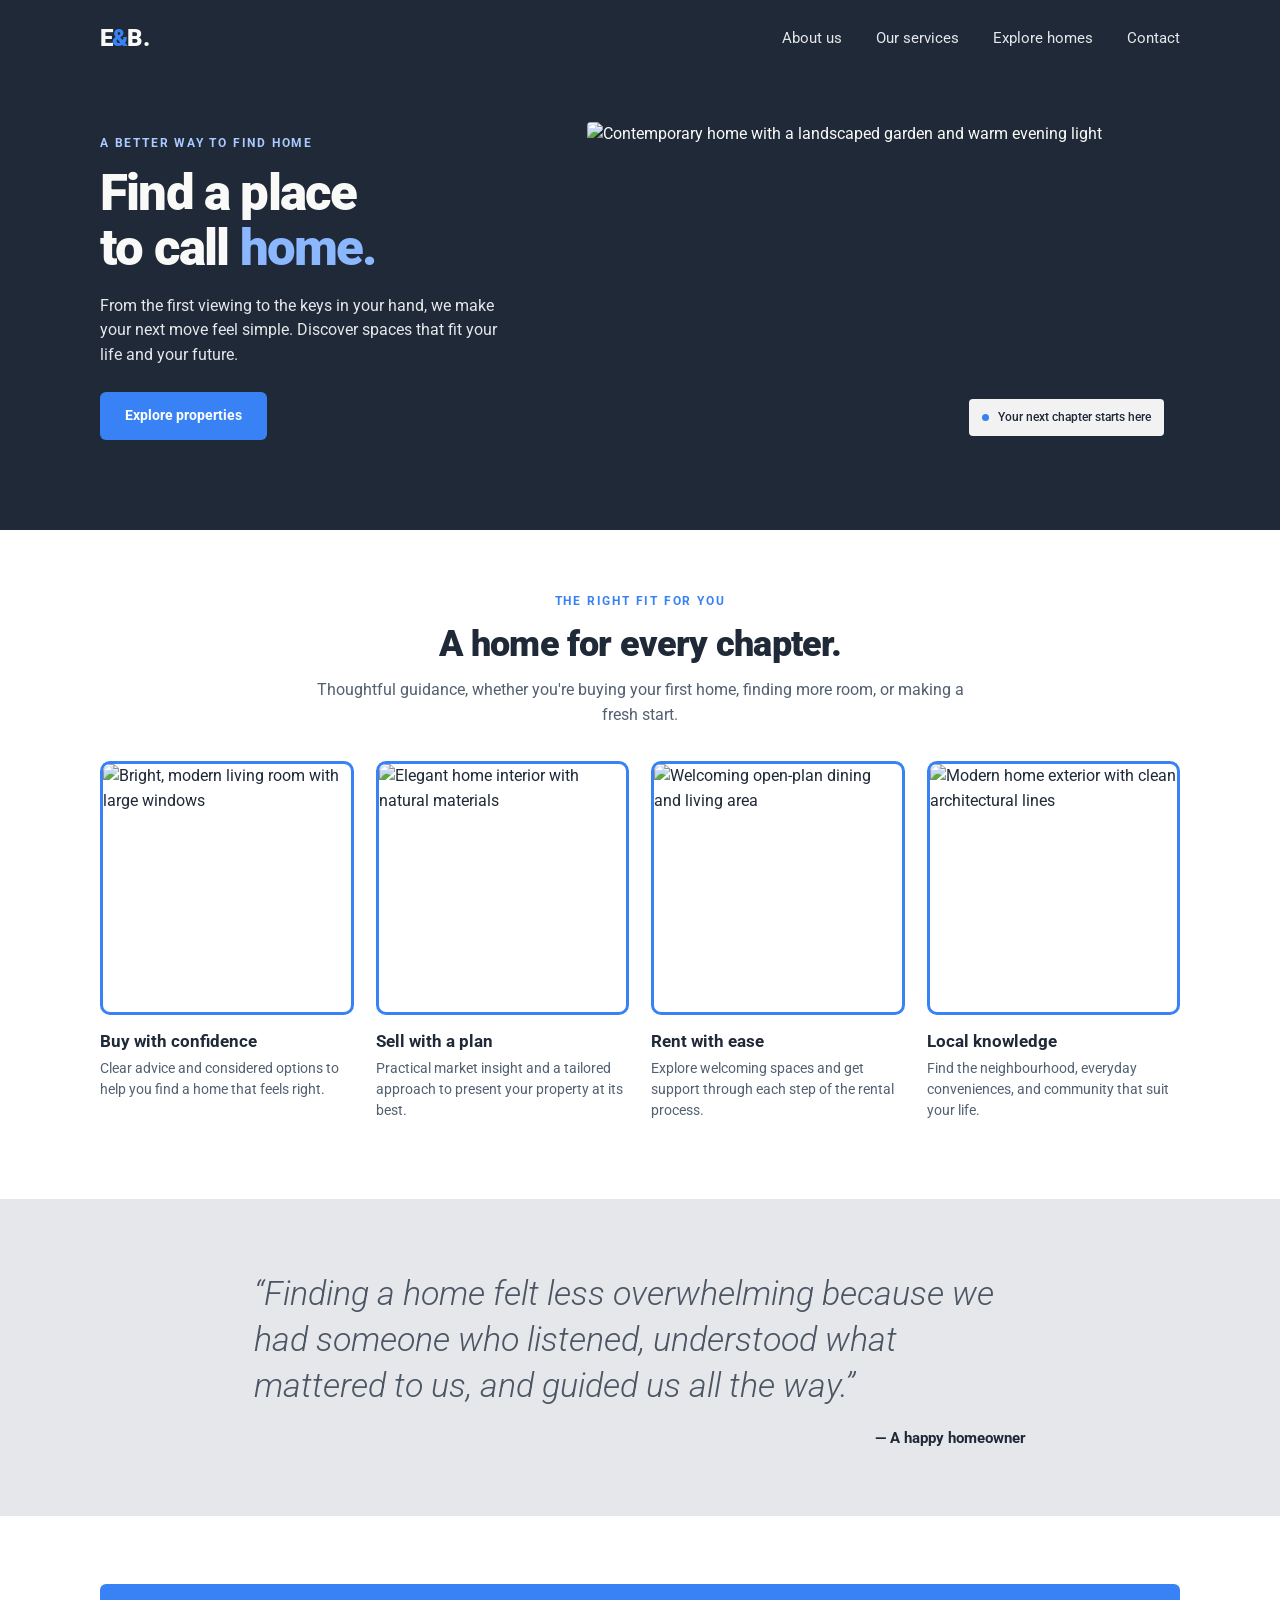
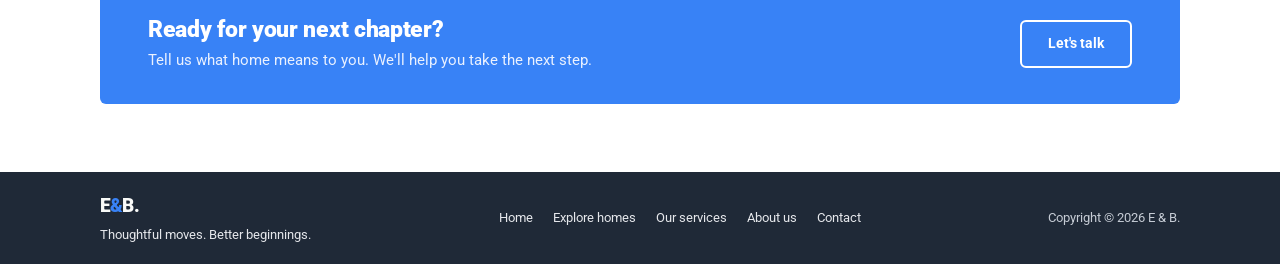
==== index.html @ 07d4c6bb "Landing page and Explore page. Landing Page as suggested and an additional explore page" ====
<!doctype html>
<html lang="en">
<head>
  <meta charset="utf-8">
  <meta name="viewport" content="width=device-width, initial-scale=1">
  <meta name="description" content="Find a place to call home with E & B. Real estate guidance for buying, selling, and renting.">
  <title>E &amp; B. | Find your place</title>
  <link rel="preconnect" href="https://fonts.googleapis.com">
  <link rel="preconnect" href="https://fonts.gstatic.com" crossorigin>
  <link href="https://fonts.googleapis.com/css2?family=Roboto:wght@300;400;500;700;900&display=swap" rel="stylesheet">
  <link rel="stylesheet" href="style.css">
</head>
<body>
  <header class="site-header">
    <div class="header-inner container">
      <a class="brand" href="#home" aria-label="E & B home">E<span>&amp;</span>B.</a>
      <input class="menu-toggle" type="checkbox" id="menu-toggle" aria-label="Toggle navigation">
      <label class="menu-button" for="menu-toggle" aria-label="Open or close navigation menu">
        <span></span><span></span><span></span>
      </label>
      <nav class="site-nav" aria-label="Main navigation">
        <a href="#about" >About us</a>
        <a href="#services" >Our services</a>
        <a href="explore.html">Explore homes</a>
        <a href="#contact" >Contact</a>
        
      </nav>
    </div>
    <section class="hero container" id="home" aria-labelledby="hero-title">
      <div class="hero-copy">
        <p class="eyebrow">A better way to find home</p>
        <h1 id="hero-title">Find a place<br>to call <span>home.</span></h1>
        <p class="hero-description">From the first viewing to the keys in your hand, we make your next move feel simple. Discover spaces that fit your life and your future.</p>
        <a class="button button-primary" href="explore.html">Explore properties</a>
      </div>
      <div class="hero-image-wrap">
        <picture>
          <source media="(max-width: 600px)" srcset="https://images.unsplash.com/photo-1600585154340-be6161a56a0c?auto=format&fit=crop&w=720&q=80">
          <source media="(min-width: 601px)" srcset="https://images.unsplash.com/photo-1600585154340-be6161a56a0c?auto=format&fit=crop&w=1400&q=85">
          <img class="hero-image" src="https://images.unsplash.com/photo-1600585154340-be6161a56a0c?auto=format&fit=crop&w=1400&q=85" alt="Contemporary home with a landscaped garden and warm evening light" fetchpriority="high">
        </picture>
        <div class="image-caption"><span class="caption-dot"></span> Your next chapter starts here</div>
      </div>
    </section>
  </header>

  <main>
    <section class="homes-section section-pad" id="homes" aria-labelledby="homes-title">
      <div class="container">
        <div class="section-heading">
          <p class="eyebrow eyebrow-blue">The right fit for you</p>
          <h2 id="homes-title">A home for every chapter.</h2>
          <p>Thoughtful guidance, whether you're buying your first home, finding more room, or making a fresh start.</p>
        </div>
        <div class="feature-list" id="services">
          <article class="feature-card">
            <div class="feature-image-frame">
              <img src="https://images.unsplash.com/photo-1600607687939-ce8a6c25118c?auto=format&fit=crop&w=700&q=80" alt="Bright, modern living room with large windows" loading="lazy">
            </div>
            <h3>Buy with confidence</h3>
            <p>Clear advice and considered options to help you find a home that feels right.</p>
          </article>
          <article class="feature-card">
            <div class="feature-image-frame">
              <img src="https://images.unsplash.com/photo-1600566753086-00f18fb6b3ea?auto=format&fit=crop&w=700&q=80" alt="Elegant home interior with natural materials" loading="lazy">
            </div>
            <h3>Sell with a plan</h3>
            <p>Practical market insight and a tailored approach to present your property at its best.</p>
          </article>
          <article class="feature-card">
            <div class="feature-image-frame">
              <img src="https://images.unsplash.com/photo-1600607687920-4e2a09cf159d?auto=format&fit=crop&w=700&q=80" alt="Welcoming open-plan dining and living area" loading="lazy">
            </div>
            <h3>Rent with ease</h3>
            <p>Explore welcoming spaces and get support through each step of the rental process.</p>
          </article>
          <article class="feature-card">
            <div class="feature-image-frame">
              <img src="https://images.unsplash.com/photo-1600047509807-ba8f99d2cdde?auto=format&fit=crop&w=700&q=80" alt="Modern home exterior with clean architectural lines" loading="lazy">
            </div>
            <h3>Local knowledge</h3>
            <p>Find the neighbourhood, everyday conveniences, and community that suit your life.</p>
          </article>
        </div>
      </div>
    </section>

    <section class="quote-section" id="about" aria-label="Client testimonial">
      <div class="quote-inner container">
        <blockquote>“Finding a home felt less overwhelming because we had someone who listened, understood what mattered to us, and guided us all the way.”</blockquote>
        <p class="quote-credit">— A happy homeowner</p>
      </div>
    </section>

    <section class="cta-section container" id="contact" aria-labelledby="cta-title">
      <div class="cta-panel">
        <div class="cta-copy">
          <h2 id="cta-title">Ready for your next chapter?</h2>
          <p>Tell us what home means to you. We'll help you take the next step.</p>
        </div>
        <a class="button button-outline" href="mailto:hello@havenandco.example">Let's talk</a>
      </div>
    </section>
  </main>

  <footer class="site-footer">
    <div class="container footer-inner">
      <div class="footer-intro">
        <a class="footer-brand" href="#home">E<span>&amp;</span>B.</a>
        <p>Thoughtful moves. Better beginnings.</p>
      </div>
      <nav class="footer-nav" aria-label="Footer navigation">
        <a href="index.html">Home</a>
        <a href="explore.html">Explore homes</a>
        <a href="#services">Our services</a>
        <a href="#about">About us</a>
        <a href="#contact">Contact</a>
      </nav>
      <p class="copyright">Copyright &copy; 2026 E &amp; B.</p>
    </div>
  </footer>
</body>
</html>
---- style.css ----
:root {
  --navy: #1f2937;
  --navy-soft: #273547;
  --blue: #3882f6;
  --blue-hover: #256fe3;
  --off-white: #f9faf8;
  --pale-gray: #e5e7eb;
  --body-text: #526071;
  --white: #ffffff;
  --content-width: 1080px;
}

* { box-sizing: border-box; }
html { scroll-behavior: smooth; }
body {
  margin: 0;
  color: var(--navy);
  background: var(--white);
  font-family: "Roboto", sans-serif;
  font-size: 16px;
  line-height: 1.55;
}
img { display: block; max-width: 100%; height: auto; }
a { color: inherit; }
a:focus-visible, .button:focus-visible {
  outline: 3px solid #8bb7ff;
  outline-offset: 4px;
}
.container { width: min(var(--content-width), calc(100% - 48px)); margin-inline: auto; }
.site-header { background: var(--navy); color: var(--off-white); }
.header-inner { min-height: 78px; display: flex; align-items: center; justify-content: space-between; gap: 24px; }
.brand, .footer-brand { color: var(--off-white); font-size: 24px; font-weight: 900; letter-spacing: -.8px; text-decoration: none; white-space: nowrap; }
.brand span, .footer-brand span { color: var(--blue); }
.site-nav { display: flex; align-items: center; gap: 34px; }
.site-nav a { color: #e5e7eb; font-size: 15px; text-decoration: none; transition: color .2s ease; }
.site-nav a:hover, .site-nav a:focus-visible { color: #8bb7ff; }
.menu-toggle, .menu-button { display: none; }
.hero { display: flex; align-items: center; gap: 58px; padding-top: 44px; padding-bottom: 78px; }
.hero-copy { flex: 1 1 42%; min-width: 0; }
.eyebrow { margin: 0 0 12px; color: #a9c9ff; font-size: 12px; font-weight: 700; letter-spacing: 1.8px; text-transform: uppercase; }
h1 { margin: 0 0 18px; color: var(--off-white); font-size: clamp(38px, 4vw, 52px); font-weight: 900; letter-spacing: -1.8px; line-height: 1.08; }
h1 span { color: #8bb7ff; }
.hero-description { max-width: 420px; margin: 0 0 24px; color: #e5e7eb; font-size: 16px; }
.button { display: inline-flex; min-height: 44px; align-items: center; justify-content: center; padding: 11px 23px; border: 2px solid transparent; border-radius: 6px; font-size: 14px; font-weight: 700; text-decoration: none; transition: background .2s ease, transform .2s ease; }
.button:hover { transform: translateY(-1px); }
.button-primary { color: var(--white); background: var(--blue); }
.button-primary:hover { background: var(--blue-hover); }
.hero-image-wrap { position: relative; flex: 1 1 58%; min-width: 0; }
.hero-image { width: 100%; height: 330px; border-radius: 4px; object-fit: cover; object-position: center; }
.image-caption { position: absolute; right: 16px; bottom: 16px; display: flex; align-items: center; gap: 9px; padding: 9px 13px; border-radius: 4px; color: var(--navy); background: rgba(255,255,255,.94); font-size: 12px; font-weight: 500; }
.caption-dot { width: 7px; height: 7px; border-radius: 50%; background: var(--blue); }
.section-pad { padding: 62px 0 78px; }
.section-heading { max-width: 650px; margin: 0 auto 34px; text-align: center; }
.eyebrow-blue { color: var(--blue); }
h2 { margin: 0 0 12px; font-size: clamp(27px, 3vw, 36px); font-weight: 900; letter-spacing: -.8px; line-height: 1.2; }
.section-heading > p:last-child { margin: 0; color: var(--body-text); }
.feature-list { display: flex; justify-content: center; align-items: flex-start; gap: 22px; }
.feature-card { flex: 1 1 0; min-width: 0; max-width: 260px; }
.feature-image-frame { overflow: hidden; border: 3px solid var(--blue); border-radius: 10px; aspect-ratio: 1 / 1; }
.feature-image-frame img { width: 100%; height: 100%; object-fit: cover; transition: transform .35s ease; }
.feature-card:hover .feature-image-frame img { transform: scale(1.04); }
.feature-card h3 { margin: 16px 0 6px; font-size: 17px; font-weight: 700; line-height: 1.25; }
.feature-card p { margin: 0; color: var(--body-text); font-size: 14px; line-height: 1.5; }
.quote-section { background: var(--pale-gray); }
.quote-inner { max-width: 820px; padding: 72px 24px 66px; }
blockquote { margin: 0; color: #4b5563; font-size: clamp(24px, 3vw, 34px); font-style: italic; font-weight: 300; line-height: 1.35; }
.quote-credit { margin: 18px 0 0; color: var(--navy); font-size: 15px; font-weight: 700; text-align: right; }
.cta-section { padding-top: 68px; padding-bottom: 68px; }
.cta-panel { display: flex; align-items: center; justify-content: space-between; gap: 28px; padding: 32px 48px; border-radius: 6px; color: var(--white); background: var(--blue); }
.cta-copy h2 { margin-bottom: 5px; font-size: 23px; letter-spacing: -.3px; }
.cta-copy p { margin: 0; color: #eaf1ff; font-size: 15px; }
.button-outline { flex: 0 0 auto; min-width: 112px; border-color: var(--white); color: var(--white); background: transparent; }
.button-outline:hover { color: var(--blue); background: var(--white); }
.site-footer { color: #e5e7eb; background: var(--navy); }
.footer-inner { display: flex; align-items: center; justify-content: space-between; gap: 20px; min-height: 92px; }
.footer-brand { font-size: 19px; }
.footer-inner p { margin: 0; font-size: 13px; }
.footer-intro { display: flex; flex-direction: column; gap: 5px; }
.footer-nav { display: flex; align-items: center; justify-content: center; flex-wrap: wrap; gap: 10px 20px; }
.footer-nav a {
  color: #e5e7eb;
  font-size: 13px;
  text-decoration: none;
  transition: color .2s ease;
}
.footer-nav a:hover, .footer-nav a:focus-visible { color: #8bb7ff; }
.copyright { color: #c5cbd4; white-space: nowrap; }

@media (max-width: 800px) {
  .container { width: min(100% - 40px, var(--content-width)); }
  .hero { gap: 30px; padding-top: 30px; padding-bottom: 54px; }
  .hero-image { height: 290px; }
  .site-nav { gap: 20px; }
  .feature-list { flex-wrap: wrap; gap: 28px 20px; }
  .feature-card { flex: 1 1 calc(50% - 20px); max-width: 310px; }
  .section-pad { padding: 52px 0 62px; }
  .quote-inner { padding-top: 58px; padding-bottom: 54px; }
  .cta-panel { padding: 28px; }
}

@media (max-width: 600px) {
  .container { width: calc(100% - 36px); }
  .header-inner { position: relative; min-height: 72px; flex-wrap: wrap; }
  .brand { font-size: 22px; }
  .menu-toggle { position: absolute; width: 1px; height: 1px; overflow: hidden; clip-path: inset(50%); white-space: nowrap; }
  .menu-button { display: flex; width: 42px; height: 42px; flex-direction: column; align-items: center; justify-content: center; gap: 5px; border: 1px solid rgba(255,255,255,.3); border-radius: 6px; cursor: pointer; }
  .menu-button span { display: block; width: 19px; height: 2px; border-radius: 2px; background: var(--off-white); transition: transform .2s ease, opacity .2s ease; }
  .site-nav { display: none; flex: 1 0 100%; align-items: stretch; flex-direction: column; gap: 0; padding: 0 0 14px; }
  .site-nav a { padding: 12px 4px; border-top: 1px solid rgba(255,255,255,.1); }
  .menu-toggle:checked ~ .site-nav { display: flex; }
  .menu-toggle:focus-visible + .menu-button { outline: 2px solid #8bb7ff; outline-offset: 4px; }
  .menu-toggle:checked + .menu-button span:first-child { transform: translateY(7px) rotate(45deg); }
  .menu-toggle:checked + .menu-button span:nth-child(2) { opacity: 0; }
  .menu-toggle:checked + .menu-button span:last-child { transform: translateY(-7px) rotate(-45deg); }
  .hero { flex-direction: column; align-items: stretch; gap: 28px; padding-top: 24px; padding-bottom: 40px; }
  .hero-copy { flex-basis: auto; }
  h1 { font-size: clamp(38px, 11vw, 48px); }
  .hero-description { font-size: 15px; }
  .hero-image-wrap { flex-basis: auto; }
  .hero-image { height: auto; aspect-ratio: 4 / 3; }
  .section-pad { padding: 46px 0 50px; }
  .section-heading { margin-bottom: 28px; text-align: left; }
  .section-heading h2 { max-width: 330px; }
  .feature-list { gap: 25px 14px; }
  .feature-card { flex: 1 1 calc(50% - 14px); max-width: none; }
  .feature-image-frame { border-width: 2px; border-radius: 8px; }
  .feature-card h3 { margin-top: 11px; font-size: 15px; }
  .feature-card p { font-size: 13px; }
  .quote-inner { padding: 42px 0 40px; }
  blockquote { font-size: 25px; }
  .cta-section { padding-top: 42px; padding-bottom: 42px; }
  .cta-panel { align-items: flex-start; flex-direction: column; gap: 20px; padding: 25px 22px; }
  .cta-copy h2 { font-size: 22px; }
  .footer-inner { align-items: flex-start; flex-direction: column; justify-content: center; gap: 16px; padding-top: 24px; padding-bottom: 24px; }
  .footer-nav { align-items: flex-start; justify-content: flex-start; gap: 12px 18px; }
  .copyright { white-space: normal; }
}

@media (max-width: 360px) {
  .container { width: calc(100% - 28px); }
  .feature-list { flex-direction: column; }
  .feature-card { width: 100%; }
  .feature-image-frame { aspect-ratio: 16 / 10; }
}

@media (prefers-reduced-motion: reduce) {
  *, *::before, *::after { scroll-behavior: auto !important; transition-duration: .01ms !important; animation-duration: .01ms !important; }
}


/* Explore Homes page */
.explore-hero { display: flex; align-items: center; gap: 58px; padding-top: 42px; padding-bottom: 72px; }
.explore-hero-copy { flex: 1 1 44%; min-width: 0; }
.explore-hero-image-wrap { flex: 1 1 56%; min-width: 0; }
.explore-hero-image { width: 100%; height: 320px; border-radius: 4px; object-fit: cover; object-position: center; }
.listing-list { display: flex; align-items: stretch; gap: 24px; }
.listing-card { display: flex; flex: 1 1 0; flex-direction: column; min-width: 0; overflow: hidden; border: 1px solid #e5e7eb; border-radius: 8px; background: #fff; transition: transform .2s ease, box-shadow .2s ease; }
.listing-card:hover { transform: translateY(-3px); box-shadow: 0 12px 28px rgba(31,41,55,.10); }
.listing-image-wrap { position: relative; overflow: hidden; aspect-ratio: 4 / 3; background: var(--pale-gray); }
.listing-image-wrap img { width: 100%; height: 100%; object-fit: cover; transition: transform .35s ease; }
.listing-card:hover .listing-image-wrap img { transform: scale(1.035); }
.listing-tag { position: absolute; top: 14px; left: 14px; padding: 5px 10px; border-radius: 4px; color: var(--white); background: var(--blue); font-size: 12px; font-weight: 700; }
.listing-content { display: flex; flex: 1; flex-direction: column; padding: 19px; }
.listing-location { margin: 0 0 5px; color: var(--blue); font-size: 12px; font-weight: 700; letter-spacing: .5px; text-transform: uppercase; }
.listing-content h3 { margin: 0 0 8px; font-size: 19px; font-weight: 700; line-height: 1.3; }
.listing-description { margin: 0 0 17px; color: var(--body-text); font-size: 14px; }
.listing-details { display: flex; flex-wrap: wrap; gap: 8px 14px; padding: 13px 0; border-top: 1px solid var(--pale-gray); border-bottom: 1px solid var(--pale-gray); color: var(--body-text); font-size: 12px; }
.listing-details strong { color: var(--navy); font-weight: 700; }
.listing-bottom { display: flex; align-items: center; justify-content: space-between; gap: 12px; margin-top: auto; padding-top: 16px; }
.listing-price { margin: 0; color: var(--navy); font-size: 18px; font-weight: 900; }
.listing-price small { color: var(--body-text); font-size: 11px; font-weight: 400; }
.text-link { flex: 0 0 auto; color: var(--blue); font-size: 13px; font-weight: 700; text-decoration: none; }
.text-link span { display: inline-block; transition: transform .2s ease; }
.text-link:hover span { transform: translateX(3px); }
.listing-note { margin: 22px 0 0; color: #6b7280; font-size: 12px; text-align: center; }
.explore-cta-section { padding: 0 0 70px; }
.explore-cta-panel { display: flex; align-items: center; justify-content: space-between; gap: 28px; padding: 34px 42px; border-radius: 6px; color: var(--off-white); background: var(--navy); }
.explore-cta-panel .eyebrow { margin-bottom: 8px; }
.explore-cta-panel h2 { margin-bottom: 8px; font-size: 25px; }
.explore-cta-panel p:not(.eyebrow) { margin: 0; color: #e5e7eb; font-size: 14px; }
.explore-cta-panel .button { flex: 0 0 auto; }
.site-nav a[aria-current="page"], .footer-nav a[aria-current="page"] { color: #8bb7ff; }
@media (max-width: 800px) {
  .explore-hero { gap: 30px; padding-top: 30px; padding-bottom: 54px; }
  .explore-hero-image { height: 290px; }
  .listing-list { flex-wrap: wrap; gap: 22px; }
  .listing-card { flex: 1 1 calc(50% - 22px); }
  .explore-cta-panel { padding: 28px; }
}
@media (max-width: 600px) {
  .explore-hero { flex-direction: column; align-items: stretch; gap: 26px; padding-top: 24px; padding-bottom: 40px; }
  .explore-hero-image { height: auto; aspect-ratio: 4 / 3; }
  .listing-list { flex-direction: column; gap: 22px; }
  .listing-card { flex: 1 1 auto; width: 100%; }
  .listing-image-wrap { aspect-ratio: 16 / 10; }
  .listing-content { padding: 17px; }
  .listing-content h3 { font-size: 18px; }
  .explore-cta-section { padding-bottom: 42px; }
  .explore-cta-panel { align-items: flex-start; flex-direction: column; gap: 20px; padding: 25px 22px; }
  .explore-cta-panel h2 { font-size: 22px; }
}
@media (prefers-reduced-motion: reduce) {
  .listing-card, .listing-image-wrap img, .text-link span { transition-duration: .01ms !important; }
}
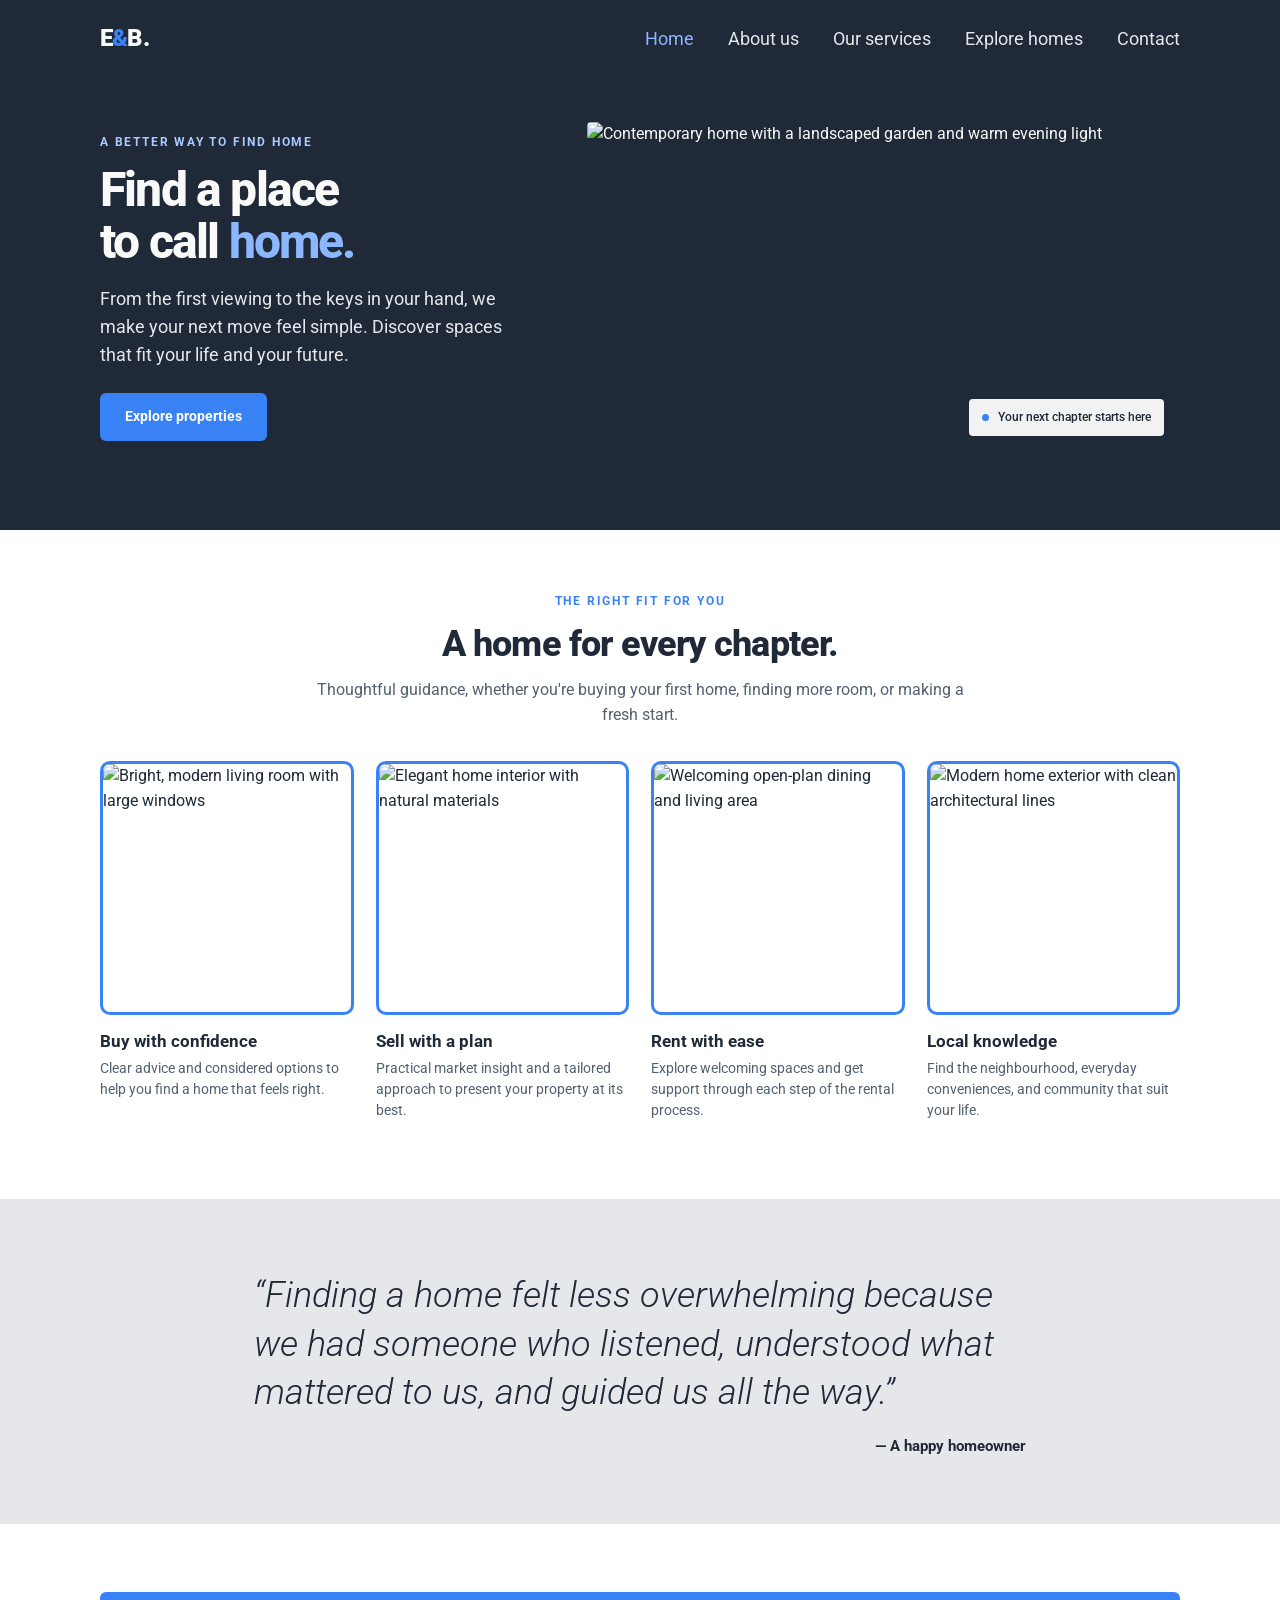
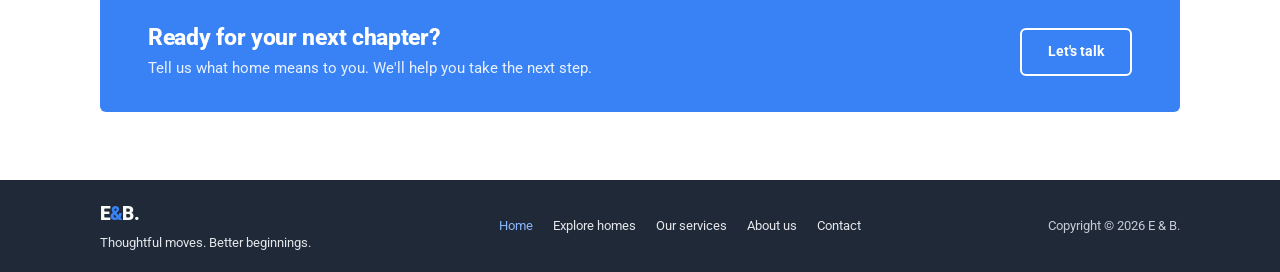
==== commit a37d0d18: "Match typography spec and make burger menu close on link tap Typography (per client spec in the assi" ====
--- a/index.html
+++ b/index.html
@@ -7,18 +7,17 @@
   <title>E &amp; B. | Find your place</title>
   <link rel="preconnect" href="https://fonts.googleapis.com">
   <link rel="preconnect" href="https://fonts.gstatic.com" crossorigin>
-  <link href="https://fonts.googleapis.com/css2?family=Roboto:wght@300;400;500;700;900&display=swap" rel="stylesheet">
+  <link href="https://fonts.googleapis.com/css2?family=Roboto:wght@300;400;500;700;800;900&display=swap" rel="stylesheet">
   <link rel="stylesheet" href="style.css">
 </head>
 <body>
-  <header class="site-header">
+  <header class="site-header" id="site-header">
     <div class="header-inner container">
       <a class="brand" href="#home" aria-label="E & B home">E<span>&amp;</span>B.</a>
-      <input class="menu-toggle" type="checkbox" id="menu-toggle" aria-label="Toggle navigation">
-      <label class="menu-button" for="menu-toggle" aria-label="Open or close navigation menu">
-        <span></span><span></span><span></span>
-      </label>
+      <a class="menu-button menu-open" href="#site-header" aria-label="Open navigation menu"><span></span><span></span><span></span></a>
+      <a class="menu-button menu-close" href="#" aria-label="Close navigation menu"><span></span><span></span></a>
       <nav class="site-nav" aria-label="Main navigation">
+        <a href="index.html" aria-current="page">Home</a>
         <a href="#about" >About us</a>
         <a href="#services" >Our services</a>
         <a href="explore.html">Explore homes</a>
@@ -110,7 +109,7 @@
         <p>Thoughtful moves. Better beginnings.</p>
       </div>
       <nav class="footer-nav" aria-label="Footer navigation">
-        <a href="index.html">Home</a>
+        <a href="index.html" aria-current="page">Home</a>
         <a href="explore.html">Explore homes</a>
         <a href="#services">Our services</a>
         <a href="#about">About us</a>
--- a/style.css
+++ b/style.css
@@ -32,15 +32,15 @@
 .brand, .footer-brand { color: var(--off-white); font-size: 24px; font-weight: 900; letter-spacing: -.8px; text-decoration: none; white-space: nowrap; }
 .brand span, .footer-brand span { color: var(--blue); }
 .site-nav { display: flex; align-items: center; gap: 34px; }
-.site-nav a { color: #e5e7eb; font-size: 15px; text-decoration: none; transition: color .2s ease; }
+.site-nav a { color: #e5e7eb; font-size: 18px; text-decoration: none; transition: color .2s ease; }
 .site-nav a:hover, .site-nav a:focus-visible { color: #8bb7ff; }
-.menu-toggle, .menu-button { display: none; }
+.menu-button { display: none; }
 .hero { display: flex; align-items: center; gap: 58px; padding-top: 44px; padding-bottom: 78px; }
 .hero-copy { flex: 1 1 42%; min-width: 0; }
 .eyebrow { margin: 0 0 12px; color: #a9c9ff; font-size: 12px; font-weight: 700; letter-spacing: 1.8px; text-transform: uppercase; }
-h1 { margin: 0 0 18px; color: var(--off-white); font-size: clamp(38px, 4vw, 52px); font-weight: 900; letter-spacing: -1.8px; line-height: 1.08; }
+h1 { margin: 0 0 18px; color: var(--off-white); font-size: clamp(38px, 4vw, 48px); font-weight: 800; letter-spacing: -1.8px; line-height: 1.08; }
 h1 span { color: #8bb7ff; }
-.hero-description { max-width: 420px; margin: 0 0 24px; color: #e5e7eb; font-size: 16px; }
+.hero-description { max-width: 420px; margin: 0 0 24px; color: #e5e7eb; font-size: 18px; }
 .button { display: inline-flex; min-height: 44px; align-items: center; justify-content: center; padding: 11px 23px; border: 2px solid transparent; border-radius: 6px; font-size: 14px; font-weight: 700; text-decoration: none; transition: background .2s ease, transform .2s ease; }
 .button:hover { transform: translateY(-1px); }
 .button-primary { color: var(--white); background: var(--blue); }
@@ -52,7 +52,7 @@
 .section-pad { padding: 62px 0 78px; }
 .section-heading { max-width: 650px; margin: 0 auto 34px; text-align: center; }
 .eyebrow-blue { color: var(--blue); }
-h2 { margin: 0 0 12px; font-size: clamp(27px, 3vw, 36px); font-weight: 900; letter-spacing: -.8px; line-height: 1.2; }
+h2 { margin: 0 0 12px; font-size: clamp(27px, 3vw, 36px); font-weight: 800; letter-spacing: -.8px; line-height: 1.2; }
 .section-heading > p:last-child { margin: 0; color: var(--body-text); }
 .feature-list { display: flex; justify-content: center; align-items: flex-start; gap: 22px; }
 .feature-card { flex: 1 1 0; min-width: 0; max-width: 260px; }
@@ -63,7 +63,7 @@
 .feature-card p { margin: 0; color: var(--body-text); font-size: 14px; line-height: 1.5; }
 .quote-section { background: var(--pale-gray); }
 .quote-inner { max-width: 820px; padding: 72px 24px 66px; }
-blockquote { margin: 0; color: #4b5563; font-size: clamp(24px, 3vw, 34px); font-style: italic; font-weight: 300; line-height: 1.35; }
+blockquote { margin: 0; color: var(--navy); font-size: clamp(24px, 3vw, 36px); font-style: italic; font-weight: 300; line-height: 1.35; }
 .quote-credit { margin: 18px 0 0; color: var(--navy); font-size: 15px; font-weight: 700; text-align: right; }
 .cta-section { padding-top: 68px; padding-bottom: 68px; }
 .cta-panel { display: flex; align-items: center; justify-content: space-between; gap: 28px; padding: 32px 48px; border-radius: 6px; color: var(--white); background: var(--blue); }
@@ -90,7 +90,8 @@
   .container { width: min(100% - 40px, var(--content-width)); }
   .hero { gap: 30px; padding-top: 30px; padding-bottom: 54px; }
   .hero-image { height: 290px; }
-  .site-nav { gap: 20px; }
+  .site-nav { gap: 14px; }
+  .site-nav a { white-space: nowrap; }
   .feature-list { flex-wrap: wrap; gap: 28px 20px; }
   .feature-card { flex: 1 1 calc(50% - 20px); max-width: 310px; }
   .section-pad { padding: 52px 0 62px; }
@@ -100,22 +101,23 @@
 
 @media (max-width: 600px) {
   .container { width: calc(100% - 36px); }
-  .header-inner { position: relative; min-height: 72px; flex-wrap: wrap; }
+  .site-header { position: relative; }
+  .header-inner { min-height: 72px; }
   .brand { font-size: 22px; }
-  .menu-toggle { position: absolute; width: 1px; height: 1px; overflow: hidden; clip-path: inset(50%); white-space: nowrap; }
   .menu-button { display: flex; width: 42px; height: 42px; flex-direction: column; align-items: center; justify-content: center; gap: 5px; border: 1px solid rgba(255,255,255,.3); border-radius: 6px; cursor: pointer; }
-  .menu-button span { display: block; width: 19px; height: 2px; border-radius: 2px; background: var(--off-white); transition: transform .2s ease, opacity .2s ease; }
-  .site-nav { display: none; flex: 1 0 100%; align-items: stretch; flex-direction: column; gap: 0; padding: 0 0 14px; }
+  .menu-button span { display: block; width: 19px; height: 2px; border-radius: 2px; background: var(--off-white); }
+  .menu-close { display: none; }
+  .menu-close span:first-child { transform: translateY(3.5px) rotate(45deg); }
+  .menu-close span:last-child { transform: translateY(-3.5px) rotate(-45deg); }
+  .site-nav { position: absolute; top: 72px; right: 0; left: 0; z-index: 10; display: none; align-items: stretch; flex-direction: column; gap: 0; padding: 0 18px 14px; background: var(--navy-soft); box-shadow: 0 14px 28px rgba(0,0,0,.35); }
   .site-nav a { padding: 12px 4px; border-top: 1px solid rgba(255,255,255,.1); }
-  .menu-toggle:checked ~ .site-nav { display: flex; }
-  .menu-toggle:focus-visible + .menu-button { outline: 2px solid #8bb7ff; outline-offset: 4px; }
-  .menu-toggle:checked + .menu-button span:first-child { transform: translateY(7px) rotate(45deg); }
-  .menu-toggle:checked + .menu-button span:nth-child(2) { opacity: 0; }
-  .menu-toggle:checked + .menu-button span:last-child { transform: translateY(-7px) rotate(-45deg); }
+  .site-header:target .menu-open { display: none; }
+  .site-header:target .menu-close { display: flex; }
+  .site-header:target .site-nav { display: flex; }
   .hero { flex-direction: column; align-items: stretch; gap: 28px; padding-top: 24px; padding-bottom: 40px; }
   .hero-copy { flex-basis: auto; }
   h1 { font-size: clamp(38px, 11vw, 48px); }
-  .hero-description { font-size: 15px; }
+  .hero-description { font-size: 16px; }
   .hero-image-wrap { flex-basis: auto; }
   .hero-image { height: auto; aspect-ratio: 4 / 3; }
   .section-pad { padding: 46px 0 50px; }
@@ -138,6 +140,7 @@
 
 @media (max-width: 360px) {
   .container { width: calc(100% - 28px); }
+  .site-nav { padding-right: 14px; padding-left: 14px; }
   .feature-list { flex-direction: column; }
   .feature-card { width: 100%; }
   .feature-image-frame { aspect-ratio: 16 / 10; }
